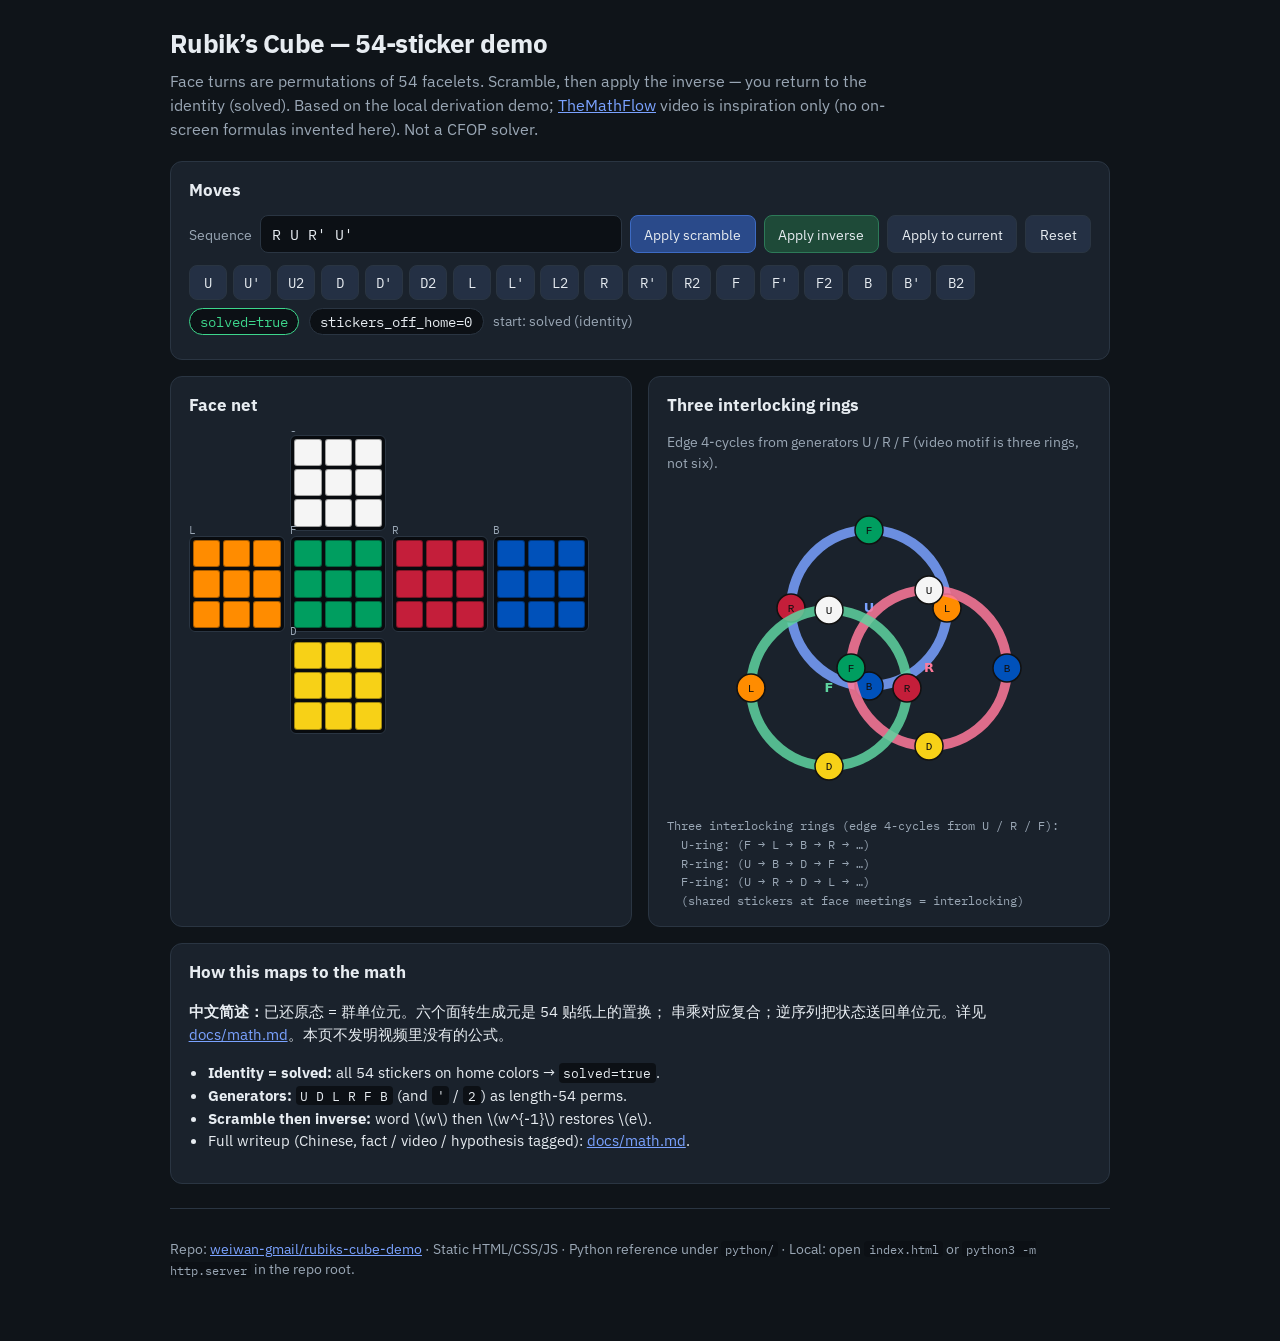
==== index.html @ be2d33db "Initial static Rubik's Cube facelet demo for GitHub Pages Port 54-sticker model from Python to vanil" ====
<!DOCTYPE html>
<html lang="en">
<head>
  <meta charset="utf-8" />
  <meta name="viewport" content="width=device-width, initial-scale=1" />
  <title>Rubik’s Cube facelet demo</title>
  <link rel="preconnect" href="https://fonts.googleapis.com" />
  <link rel="preconnect" href="https://fonts.gstatic.com" crossorigin />
  <link href="https://fonts.googleapis.com/css2?family=IBM+Plex+Mono:wght@400;500&family=IBM+Plex+Sans:wght@400;600&display=swap" rel="stylesheet" />
  <link rel="stylesheet" href="css/style.css" />
</head>
<body>
  <main>
    <header>
      <h1>Rubik’s Cube — 54-sticker demo</h1>
      <p class="sub">
        Face turns are permutations of 54 facelets. Scramble, then apply the inverse —
        you return to the identity (solved). Based on the local derivation demo;
        <a href="https://x.com/TheMathFlow/status/2101154346583154801" rel="noopener">TheMathFlow</a>
        video is inspiration only (no on-screen formulas invented here). Not a CFOP solver.
      </p>
    </header>

    <section class="panel">
      <h2>Moves</h2>
      <div class="controls">
        <label for="sequence">Sequence</label>
        <input id="sequence" type="text" value="R U R' U'" spellcheck="false" autocomplete="off" />
        <button type="button" id="btn-scramble" class="primary">Apply scramble</button>
        <button type="button" id="btn-inverse" class="okish">Apply inverse</button>
        <button type="button" id="btn-apply">Apply to current</button>
        <button type="button" id="btn-reset">Reset</button>
      </div>
      <div class="move-pad" aria-label="Single face turns">
        <button type="button" data-move="U">U</button>
        <button type="button" data-move="U'">U'</button>
        <button type="button" data-move="U2">U2</button>
        <button type="button" data-move="D">D</button>
        <button type="button" data-move="D'">D'</button>
        <button type="button" data-move="D2">D2</button>
        <button type="button" data-move="L">L</button>
        <button type="button" data-move="L'">L'</button>
        <button type="button" data-move="L2">L2</button>
        <button type="button" data-move="R">R</button>
        <button type="button" data-move="R'">R'</button>
        <button type="button" data-move="R2">R2</button>
        <button type="button" data-move="F">F</button>
        <button type="button" data-move="F'">F'</button>
        <button type="button" data-move="F2">F2</button>
        <button type="button" data-move="B">B</button>
        <button type="button" data-move="B'">B'</button>
        <button type="button" data-move="B2">B2</button>
      </div>
      <div id="status"></div>
      <div id="tokens"></div>
      <p id="error" hidden></p>
    </section>

    <div class="layout-2col">
      <section class="panel">
        <h2>Face net</h2>
        <div id="net" aria-live="polite"></div>
      </section>
      <section class="panel">
        <h2>Three interlocking rings</h2>
        <p class="muted" style="margin-top:0">
          Edge 4-cycles from generators U / R / F (video motif is three rings, not six).
        </p>
        <div id="rings-svg"></div>
        <pre id="rings-text"></pre>
      </section>
    </div>

    <section class="panel math">
      <h2>How this maps to the math</h2>
      <p lang="zh-CN">
        <strong>中文简述：</strong>已还原态 = 群单位元。六个面转生成元是 54 贴纸上的置换；
        串乘对应复合；逆序列把状态送回单位元。详见
        <a href="docs/math.md">docs/math.md</a>。本页不发明视频里没有的公式。
      </p>
      <ul>
        <li><strong>Identity = solved:</strong> all 54 stickers on home colors → <code>solved=true</code>.</li>
        <li><strong>Generators:</strong> <code>U D L R F B</code> (and <code>'</code> / <code>2</code>) as length-54 perms.</li>
        <li><strong>Scramble then inverse:</strong> word \(w\) then \(w^{-1}\) restores \(e\).</li>
        <li>Full writeup (Chinese, fact / video / hypothesis tagged): <a href="docs/math.md">docs/math.md</a>.</li>
      </ul>
    </section>

    <footer>
      <p>
        Repo: <a href="https://github.com/weiwan-gmail/rubiks-cube-demo">weiwan-gmail/rubiks-cube-demo</a>
        · Static HTML/CSS/JS · Python reference under <code>python/</code>
        · Local: open <code>index.html</code> or <code>python3 -m http.server</code> in the repo root.
      </p>
    </footer>
  </main>
  <script src="js/cube.js"></script>
  <script src="js/app.js"></script>
</body>
</html>
---- css/style.css ----
:root {
  --bg: #0f1419;
  --panel: #1a222c;
  --text: #e7ecf1;
  --muted: #9aa7b5;
  --accent: #7aa2ff;
  --ok: #3dd68c;
  --no: #ff6b7a;
  --border: #2a3542;
  --font: "IBM Plex Sans", system-ui, sans-serif;
  --mono: "IBM Plex Mono", ui-monospace, monospace;
}

* { box-sizing: border-box; }
html, body {
  margin: 0;
  padding: 0;
  background: var(--bg);
  color: var(--text);
  font-family: var(--font);
  line-height: 1.5;
}
a { color: var(--accent); }
main {
  max-width: 980px;
  margin: 0 auto;
  padding: 1.5rem 1.25rem 3rem;
}
header h1 {
  margin: 0 0 0.35rem;
  font-size: 1.65rem;
  letter-spacing: -0.02em;
}
header .sub {
  color: var(--muted);
  margin: 0 0 1.25rem;
  max-width: 46rem;
}
.panel {
  background: var(--panel);
  border: 1px solid var(--border);
  border-radius: 12px;
  padding: 1rem 1.1rem;
  margin-bottom: 1rem;
}
.panel h2 {
  margin: 0 0 0.75rem;
  font-size: 1.05rem;
}
.controls {
  display: flex;
  flex-wrap: wrap;
  gap: 0.5rem;
  align-items: center;
  margin-bottom: 0.75rem;
}
label { font-size: 0.9rem; color: var(--muted); }
input[type="text"] {
  flex: 1 1 220px;
  min-width: 180px;
  background: #0c1015;
  border: 1px solid var(--border);
  color: var(--text);
  border-radius: 8px;
  padding: 0.5rem 0.7rem;
  font-family: var(--mono);
  font-size: 0.95rem;
}
button {
  background: #243044;
  color: var(--text);
  border: 1px solid var(--border);
  border-radius: 8px;
  padding: 0.45rem 0.85rem;
  cursor: pointer;
  font: inherit;
  font-size: 0.9rem;
}
button:hover { border-color: var(--accent); }
button.primary {
  background: #2a4a8a;
  border-color: #3d6bc4;
}
button.okish {
  background: #1e4a38;
  border-color: #2d7a58;
}
.move-pad {
  display: flex;
  flex-wrap: wrap;
  gap: 0.35rem;
  margin-top: 0.5rem;
}
.move-pad button {
  font-family: var(--mono);
  min-width: 2.4rem;
  padding: 0.35rem 0.5rem;
}
#status { margin: 0.5rem 0; }
.pill {
  display: inline-block;
  font-family: var(--mono);
  font-size: 0.85rem;
  background: #0c1015;
  border: 1px solid var(--border);
  border-radius: 999px;
  padding: 0.15rem 0.65rem;
  margin-right: 0.35rem;
}
.pill.ok { border-color: var(--ok); color: var(--ok); }
.pill.no { border-color: var(--no); color: var(--no); }
.muted { color: var(--muted); font-size: 0.9rem; }
#tokens {
  font-family: var(--mono);
  font-size: 0.82rem;
  color: var(--muted);
  word-break: break-word;
}
#error {
  color: var(--no);
  font-family: var(--mono);
  font-size: 0.85rem;
  margin: 0.4rem 0 0;
}
#net {
  display: flex;
  flex-direction: column;
  gap: 0.35rem;
  align-items: flex-start;
  overflow-x: auto;
  padding: 0.25rem 0;
}
.net-row {
  display: flex;
  gap: 0.35rem;
}
.face {
  position: relative;
  width: 96px;
  flex: 0 0 96px;
}
.face-empty { width: 96px; height: 96px; visibility: hidden; }
.face-label {
  position: absolute;
  top: -0.9rem;
  left: 0;
  font-size: 0.7rem;
  color: var(--muted);
  font-family: var(--mono);
}
.grid {
  display: grid;
  grid-template-columns: repeat(3, 1fr);
  gap: 3px;
  width: 96px;
  height: 96px;
  background: #080b0f;
  padding: 3px;
  border-radius: 6px;
  border: 1px solid var(--border);
}
.cell {
  border-radius: 3px;
  border: 1px solid rgba(0,0,0,0.35);
}
.layout-2col {
  display: grid;
  grid-template-columns: 1fr 1fr;
  gap: 1rem;
}
@media (max-width: 760px) {
  .layout-2col { grid-template-columns: 1fr; }
}
#rings-svg { display: flex; justify-content: center; }
#rings-text {
  font-family: var(--mono);
  font-size: 0.78rem;
  color: var(--muted);
  white-space: pre-wrap;
  margin: 0.5rem 0 0;
}
.math {
  font-size: 0.95rem;
}
.math ul { padding-left: 1.2rem; }
.math code, footer code {
  font-family: var(--mono);
  font-size: 0.88em;
  background: #0c1015;
  padding: 0.05em 0.35em;
  border-radius: 4px;
}
footer {
  margin-top: 1.5rem;
  color: var(--muted);
  font-size: 0.85rem;
  border-top: 1px solid var(--border);
  padding-top: 1rem;
}
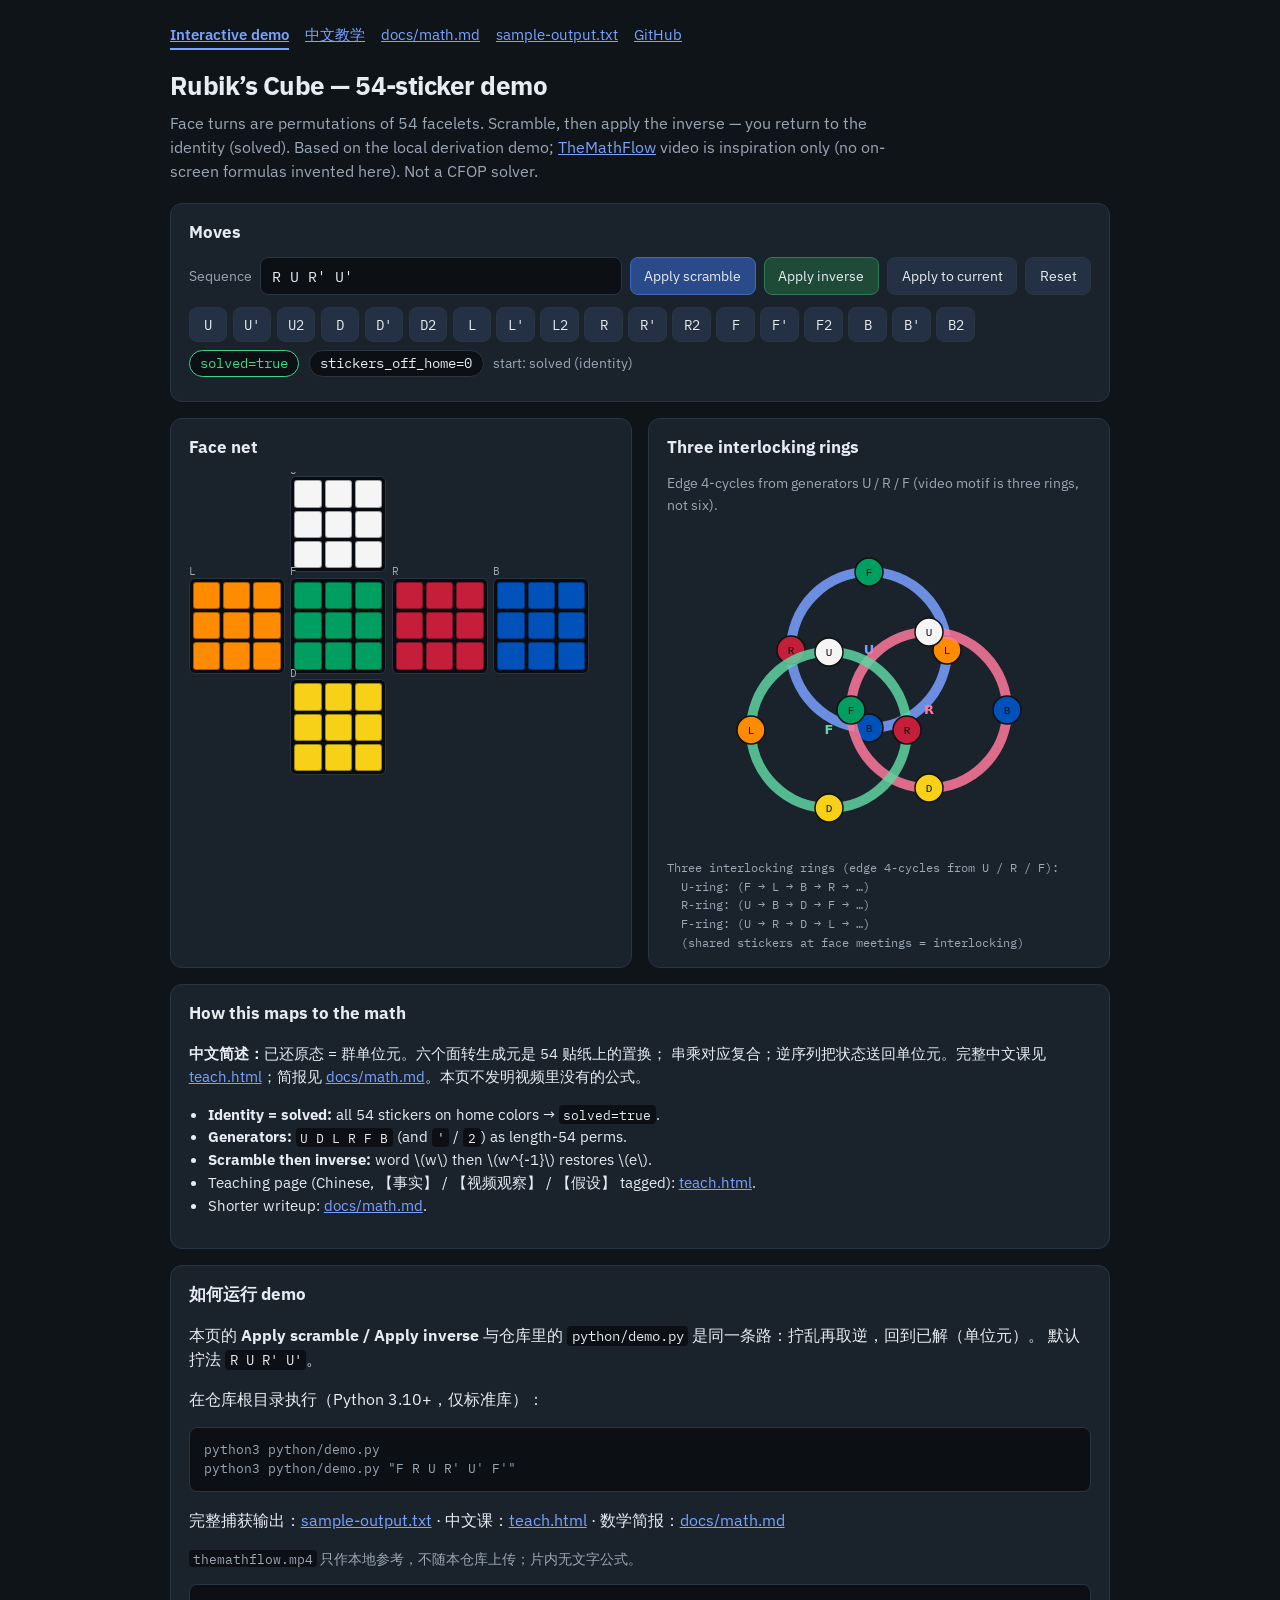
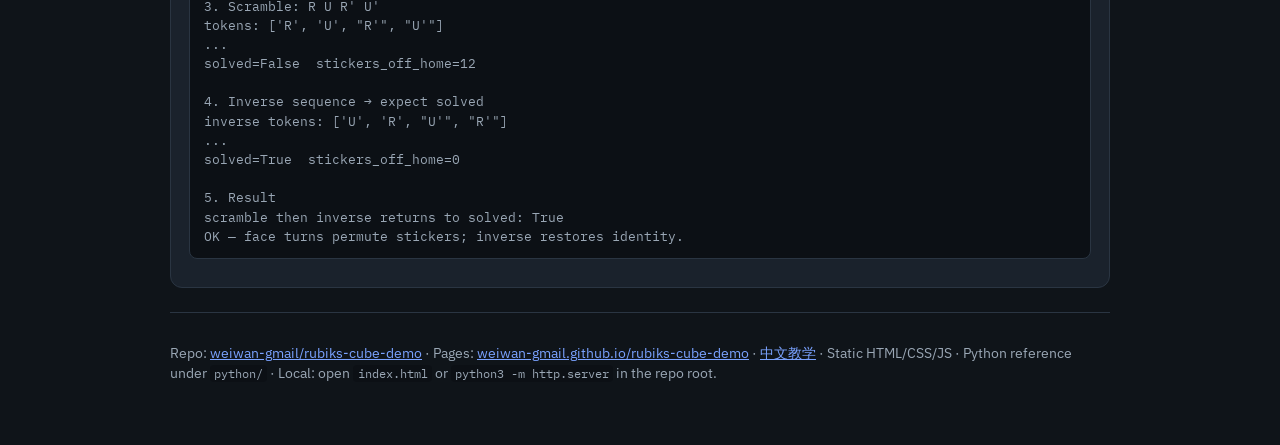
==== commit 132aa478: "Add Chinese teach page and wire it into the Pages site Keep the interactive facelet demo as the site" ====
--- a/index.html
+++ b/index.html
@@ -11,6 +11,13 @@
 </head>
 <body>
   <main>
+    <nav class="site-nav" aria-label="Site">
+      <a href="index.html" aria-current="page">Interactive demo</a>
+      <a href="teach.html">中文教学</a>
+      <a href="docs/math.md">docs/math.md</a>
+      <a href="sample-output.txt">sample-output.txt</a>
+      <a href="https://github.com/weiwan-gmail/rubiks-cube-demo">GitHub</a>
+    </nav>
     <header>
       <h1>Rubik’s Cube — 54-sticker demo</h1>
       <p class="sub">
@@ -75,20 +82,57 @@
       <h2>How this maps to the math</h2>
       <p lang="zh-CN">
         <strong>中文简述：</strong>已还原态 = 群单位元。六个面转生成元是 54 贴纸上的置换；
-        串乘对应复合；逆序列把状态送回单位元。详见
+        串乘对应复合；逆序列把状态送回单位元。完整中文课见
+        <a href="teach.html">teach.html</a>；简报见
         <a href="docs/math.md">docs/math.md</a>。本页不发明视频里没有的公式。
       </p>
       <ul>
         <li><strong>Identity = solved:</strong> all 54 stickers on home colors → <code>solved=true</code>.</li>
         <li><strong>Generators:</strong> <code>U D L R F B</code> (and <code>'</code> / <code>2</code>) as length-54 perms.</li>
         <li><strong>Scramble then inverse:</strong> word \(w\) then \(w^{-1}\) restores \(e\).</li>
-        <li>Full writeup (Chinese, fact / video / hypothesis tagged): <a href="docs/math.md">docs/math.md</a>.</li>
+        <li>Teaching page (Chinese, 【事实】 / 【视频观察】 / 【假设】 tagged): <a href="teach.html">teach.html</a>.</li>
+        <li>Shorter writeup: <a href="docs/math.md">docs/math.md</a>.</li>
       </ul>
+    </section>
+
+    <section class="panel" lang="zh-CN" id="run-demo">
+      <h2>如何运行 demo</h2>
+      <p>
+        本页的 <strong>Apply scramble / Apply inverse</strong> 与仓库里的
+        <code>python/demo.py</code> 是同一条路：拧乱再取逆，回到已解（单位元）。
+        默认拧法 <code>R U R' U'</code>。
+      </p>
+      <p>在仓库根目录执行（Python 3.10+，仅标准库）：</p>
+      <pre class="run-pre">python3 python/demo.py
+python3 python/demo.py "F R U R' U' F'"</pre>
+      <p>
+        完整捕获输出：<a href="sample-output.txt">sample-output.txt</a>
+        · 中文课：<a href="teach.html">teach.html</a>
+        · 数学简报：<a href="docs/math.md">docs/math.md</a>
+      </p>
+      <p class="muted">
+        <code>themathflow.mp4</code> 只作本地参考，不随本仓库上传；片内无文字公式。
+      </p>
+      <pre class="run-pre">3. Scramble: R U R' U'
+tokens: ['R', 'U', "R'", "U'"]
+...
+solved=False  stickers_off_home=12
+
+4. Inverse sequence → expect solved
+inverse tokens: ['U', 'R', "U'", "R'"]
+...
+solved=True  stickers_off_home=0
+
+5. Result
+scramble then inverse returns to solved: True
+OK — face turns permute stickers; inverse restores identity.</pre>
     </section>
 
     <footer>
       <p>
         Repo: <a href="https://github.com/weiwan-gmail/rubiks-cube-demo">weiwan-gmail/rubiks-cube-demo</a>
+        · Pages: <a href="https://weiwan-gmail.github.io/rubiks-cube-demo/">weiwan-gmail.github.io/rubiks-cube-demo</a>
+        · <a href="teach.html">中文教学</a>
         · Static HTML/CSS/JS · Python reference under <code>python/</code>
         · Local: open <code>index.html</code> or <code>python3 -m http.server</code> in the repo root.
       </p>
--- a/css/style.css
+++ b/css/style.css
@@ -31,6 +31,18 @@
   font-size: 1.65rem;
   letter-spacing: -0.02em;
 }
+.site-nav {
+  display: flex;
+  flex-wrap: wrap;
+  gap: 0.35rem 1rem;
+  margin: 0 0 1rem;
+  font-size: 0.92rem;
+}
+.site-nav a[aria-current="page"] {
+  font-weight: 600;
+  border-bottom: 2px solid var(--accent);
+  padding-bottom: 0.1rem;
+}
 header .sub {
   color: var(--muted);
   margin: 0 0 1.25rem;
@@ -183,12 +195,24 @@
   font-size: 0.95rem;
 }
 .math ul { padding-left: 1.2rem; }
-.math code, footer code {
+.math code, footer code, #run-demo code {
   font-family: var(--mono);
   font-size: 0.88em;
   background: #0c1015;
   padding: 0.05em 0.35em;
   border-radius: 4px;
+}
+.run-pre {
+  font-family: var(--mono);
+  font-size: 0.8rem;
+  background: #0c1015;
+  border: 1px solid var(--border);
+  border-radius: 8px;
+  padding: 0.75rem 0.9rem;
+  overflow-x: auto;
+  white-space: pre-wrap;
+  color: var(--muted);
+  margin: 0.5rem 0 0.75rem;
 }
 footer {
   margin-top: 1.5rem;
